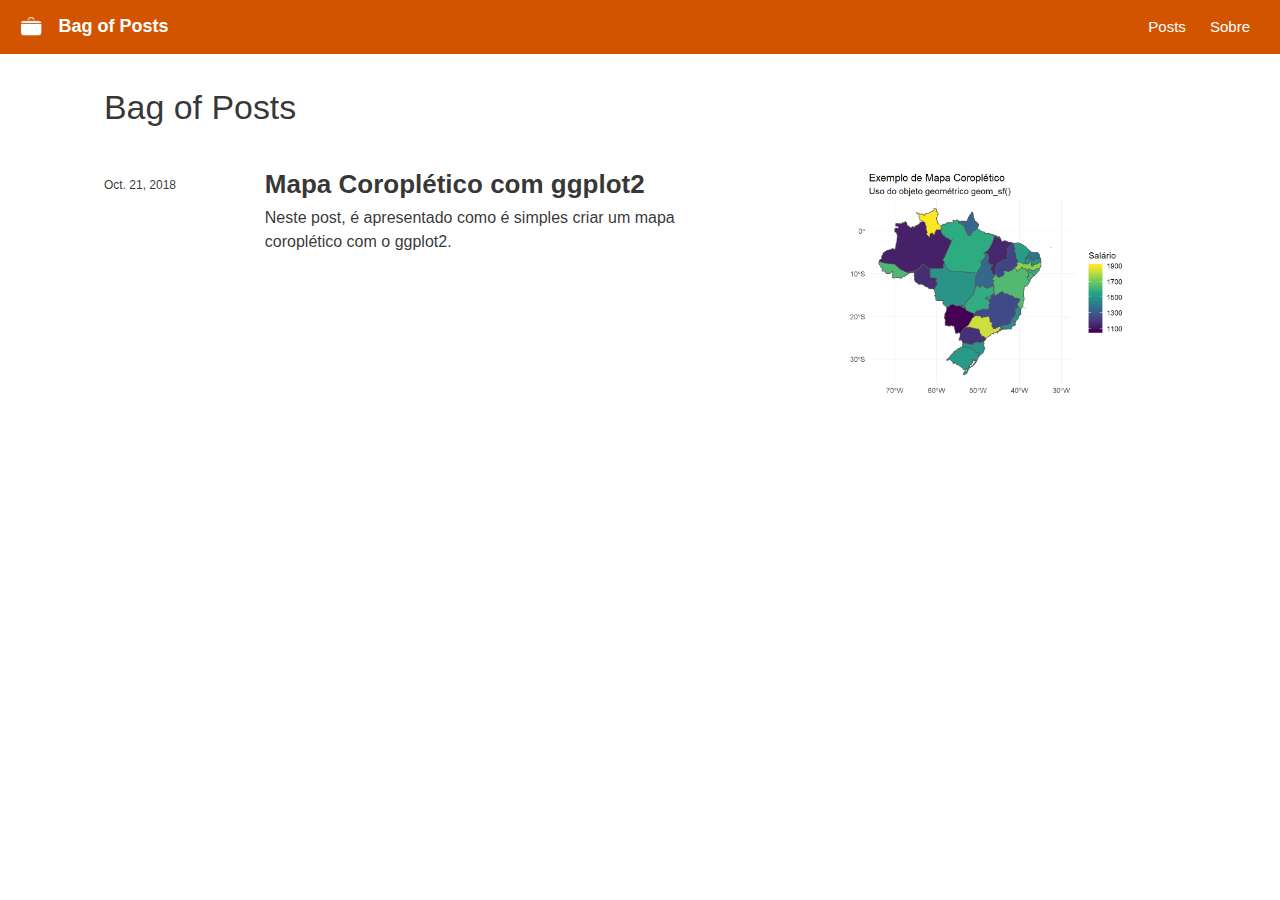
==== docs/index.html @ d32750be "alterado syte.yml" ====
<!DOCTYPE html>

<html xmlns="http://www.w3.org/1999/xhtml" lang="" xml:lang="">

<head>
  <meta charset="utf-8"/>
  <meta name="viewport" content="width=device-width, initial-scale=1"/>
  <meta http-equiv="X-UA-Compatible" content="IE=Edge,chrome=1"/>
  <meta name="generator" content="radix" />

  <style type="text/css">
  /* Hide doc at startup (prevent jankiness while JS renders/transforms) */
  body {
    visibility: hidden;
  }
  </style>

 <!--radix_placeholder_import_source-->
 <!--/radix_placeholder_import_source-->

  <!--radix_placeholder_meta_tags-->
  <title>Bag of Posts</title>
  
  
  
  
  <!--  https://developers.facebook.com/docs/sharing/webmasters#markup -->
  <meta property="og:title" content="Bag of Posts"/>
  <meta property="og:type" content="article"/>
  <meta property="og:locale" content="en_US"/>
  <meta property="og:site_name" content="Bag of Posts"/>
  
  <!--  https://dev.twitter.com/cards/types/summary -->
  <meta property="twitter:card" content="summary"/>
  <meta property="twitter:title" content="Bag of Posts"/>
  
  <!--/radix_placeholder_meta_tags-->
  <!--radix_placeholder_rmarkdown_metadata-->
  
  <script type="text/json" id="radix-rmarkdown-metadata">
  {"type":"list","attributes":{"names":{"type":"character","attributes":{},"value":["title","site","listing"]}},"value":[{"type":"character","attributes":{},"value":["Bag of Posts"]},{"type":"character","attributes":{},"value":["radix::radix_website"]},{"type":"character","attributes":{},"value":["posts"]}]}
  </script>
  <!--/radix_placeholder_rmarkdown_metadata-->
  <!--radix_placeholder_navigation_in_header-->
  
  <script type="application/javascript">
  
    window.headroom_prevent_pin = false;
  
    window.document.addEventListener("DOMContentLoaded", function (event) {
  
      // initialize headroom for banner
      var header = $('header').get(0);
      var headerHeight = header.offsetHeight;
      var headroom = new Headroom(header, {
        onPin : function() {
          if (window.headroom_prevent_pin) {
            window.headroom_prevent_pin = false;
            headroom.unpin();
          }
        }
      });
      headroom.init();
      if(window.location.hash)
        headroom.unpin();
      $(header).addClass('headroom--transition');
  
      // offset scroll location for banner on hash change
      // (see: https://github.com/WickyNilliams/headroom.js/issues/38)
      window.addEventListener("hashchange", function(event) {
        window.scrollTo(0, window.pageYOffset - (headerHeight + 25));
      });
  
      // responsive menu
      $('.radix-site-header').each(function(i, val) {
        var topnav = $(this);
        var toggle = topnav.find('.nav-toggle');
        toggle.on('click', function() {
          topnav.toggleClass('responsive');
        });
      });
  
      // nav dropdowns
      $('.nav-dropbtn').click(function(e) {
        $(this).next('.nav-dropdown-content').toggleClass('nav-dropdown-active');
        $(this).parent().siblings('.nav-dropdown')
           .children('.nav-dropdown-content').removeClass('nav-dropdown-active');
      });
      $("body").click(function(e){
        $('.nav-dropdown-content').removeClass('nav-dropdown-active');
      });
      $(".nav-dropdown").click(function(e){
        e.stopPropagation();
      });
    });
  </script>
  
  <style type="text/css">
  
  /* Theme (user-documented overrideables for nav appearance) */
  
  .radix-site-nav {
    color: rgba(255, 255, 255, 0.8);
    background-color: #455a64;
    font-size: 15px;
    font-weight: 300;
  }
  
  .radix-site-nav a {
    color: inherit;
    text-decoration: none;
  }
  
  .radix-site-nav a:hover {
    color: white;
  }
  
  @media print {
    .radix-site-nav {
      display: none;
    }
  }
  
  .radix-site-header {
  
  }
  
  .radix-site-footer {
  
  }
  
  
  /* Site Header */
  
  .radix-site-header {
    width: 100%;
    box-sizing: border-box;
    z-index: 3;
  }
  
  .radix-site-header .nav-left {
    display: inline-block;
    margin-left: 8px;
  }
  
  @media screen and (max-width: 768px) {
    .radix-site-header .nav-left {
      margin-left: 0;
    }
  }
  
  
  .radix-site-header .nav-right {
    float: right;
    margin-right: 8px;
  }
  
  .radix-site-header a,
  .radix-site-header .title {
    display: inline-block;
    text-align: center;
    padding: 14px 10px 14px 10px;
  }
  
  .radix-site-header .title {
    font-size: 18px;
  }
  
  .radix-site-header .logo {
    padding: 0;
  }
  
  .radix-site-header .logo img {
    display: none;
    max-height: 20px;
    width: auto;
    margin-bottom: -4px;
  }
  
  .radix-site-header .nav-image img {
    max-height: 18px;
    width: auto;
    display: inline-block;
    margin-bottom: -3px;
  }
  
  
  
  @media screen and (min-width: 1000px) {
    .radix-site-header .logo img {
      display: inline-block;
    }
    .radix-site-header .nav-left {
      margin-left: 20px;
    }
    .radix-site-header .nav-right {
      margin-right: 20px;
    }
    .radix-site-header .title {
      padding-left: 12px;
    }
  }
  
  
  .radix-site-header .nav-toggle {
    display: none;
  }
  
  .nav-dropdown {
    display: inline-block;
    position: relative;
  }
  
  .nav-dropdown .nav-dropbtn {
    border: none;
    outline: none;
    color: rgba(255, 255, 255, 0.8);
    padding: 16px 10px;
    background-color: transparent;
    font-family: inherit;
    font-size: inherit;
    font-weight: inherit;
    margin: 0;
    margin-top: 1px;
    z-index: 2;
  }
  
  .nav-dropdown-content {
    display: none;
    position: absolute;
    background-color: white;
    min-width: 200px;
    border: 1px solid rgba(0,0,0,0.15);
    border-radius: 4px;
    box-shadow: 0px 8px 16px 0px rgba(0,0,0,0.1);
    z-index: 1;
    margin-top: 2px;
    white-space: nowrap;
    padding-top: 4px;
    padding-bottom: 4px;
  }
  
  .nav-dropdown-content hr {
    margin-top: 4px;
    margin-bottom: 4px;
    border: none;
    border-bottom: 1px solid rgba(0, 0, 0, 0.1);
  }
  
  .nav-dropdown-active {
    display: block;
  }
  
  .nav-dropdown-content a, .nav-dropdown-content .nav-dropdown-header {
    color: black;
    padding: 6px 24px;
    text-decoration: none;
    display: block;
    text-align: left;
  }
  
  .nav-dropdown-content .nav-dropdown-header {
    display: block;
    padding: 5px 24px;
    padding-bottom: 0;
    text-transform: uppercase;
    font-size: 14px;
    color: #999999;
    white-space: nowrap;
  }
  
  .nav-dropdown:hover .nav-dropbtn {
    color: white;
  }
  
  .nav-dropdown-content a:hover {
    background-color: #ddd;
    color: black;
  }
  
  .nav-right .nav-dropdown-content {
    margin-left: -45%;
    right: 0;
  }
  
  @media screen and (max-width: 768px) {
    .radix-site-header a, .radix-site-header .nav-dropdown  {display: none;}
    .radix-site-header a.nav-toggle {
      float: right;
      display: block;
    }
    .radix-site-header .title {
      margin-left: 0;
    }
    .radix-site-header .nav-right {
      margin-right: 0;
    }
    .radix-site-header {
      overflow: hidden;
    }
    .nav-right .nav-dropdown-content {
      margin-left: 0;
    }
  }
  
  
  @media screen and (max-width: 768px) {
    .radix-site-header.responsive {position: relative;}
    .radix-site-header.responsive a.nav-toggle {
      position: absolute;
      right: 0;
      top: 0;
    }
    .radix-site-header.responsive a,
    .radix-site-header.responsive .nav-dropdown {
      display: block;
      text-align: left;
    }
    .radix-site-header.responsive .nav-left,
    .radix-site-header.responsive .nav-right {
      width: 100%;
    }
    .radix-site-header.responsive .nav-dropdown {float: none;}
    .radix-site-header.responsive .nav-dropdown-content {position: relative;}
    .radix-site-header.responsive .nav-dropdown .nav-dropbtn {
      display: block;
      width: 100%;
      text-align: left;
    }
  }
  
  /* Site Footer */
  
  .radix-site-footer {
    width: 100%;
    overflow: hidden;
    box-sizing: border-box;
    z-index: 3;
    margin-top: 30px;
    padding-top: 30px;
    padding-bottom: 30px;
    text-align: center;
  }
  
  /* Headroom */
  
  d-title {
    padding-top: 6rem;
  }
  
  @media print {
    d-title {
      padding-top: 4rem;
    }
  }
  
  .headroom {
    z-index: 1000;
    position: fixed;
    top: 0;
    left: 0;
    right: 0;
  }
  
  .headroom--transition {
    transition: all .4s ease-in-out;
  }
  
  .headroom--unpinned {
    top: -100px;
  }
  
  .headroom--pinned {
    top: 0;
  }
  
  </style>
  
  <link href="site_libs/font-awesome-5.0.13/css/fa-svg-with-js.css" rel="stylesheet"/>
  <script src="site_libs/font-awesome-5.0.13/js/fontawesome-all.min.js"></script>
  <script src="site_libs/font-awesome-5.0.13/js/fa-v4-shims.min.js"></script>
  <script src="site_libs/headroom-0.9.4/headroom.min.js"></script>
  <!--/radix_placeholder_navigation_in_header-->
  <!--radix_placeholder_distill-->
  
  <style type="text/css">
  
  body {
    background-color: white;
  }
  
  .pandoc-table {
    width: 100%;
  }
  
  .pandoc-table>caption {
    margin-bottom: 10px;
  }
  
  .pandoc-table th:not([align]) {
    text-align: left;
  }
  
  .pagedtable-footer {
    font-size: 15px;
  }
  
  .html-widget {
    margin-bottom: 2.0em;
  }
  
  .l-screen-inset {
    padding-right: 16px;
  }
  
  .l-screen .caption {
    margin-left: 10px;
  }
  
  .shaded {
    background: rgb(247, 247, 247);
    padding-top: 20px;
    padding-bottom: 20px;
    border-top: 1px solid rgba(0, 0, 0, 0.1);
    border-bottom: 1px solid rgba(0, 0, 0, 0.1);
  }
  
  .shaded .html-widget {
    margin-bottom: 0;
    border: 1px solid rgba(0, 0, 0, 0.1);
  }
  
  .shaded .shaded-content {
    background: white;
  }
  
  .text-output {
    margin-top: 0;
    line-height: 1.5em;
  }
  
  .hidden {
    display: none !important;
  }
  
  d-article {
    padding-bottom: 30px;
  }
  
  d-appendix {
    padding-top: 30px;
  }
  
  d-article>p>img {
    width: 100%;
  }
  
  d-article iframe {
    border: 1px solid rgba(0, 0, 0, 0.1);
    margin-bottom: 2.0em;
    width: 100%;
  }
  
  figure img.external {
    background: white;
    border: 1px solid rgba(0, 0, 0, 0.1);
    box-shadow: 0 1px 8px rgba(0, 0, 0, 0.1);
    padding: 18px;
    box-sizing: border-box;
  }
  
  /* CSS for table of contents */
  
  .d-toc {
    color: rgba(0,0,0,0.8);
    font-size: 0.8em;
    line-height: 1em;
  }
  
  .d-toc-header {
    font-size: 0.6rem;
    font-weight: 400;
    color: rgba(0, 0, 0, 0.5);
    text-transform: uppercase;
    margin-top: 0;
    margin-bottom: 1.3em;
  }
  
  .d-toc a {
    border-bottom: none;
  }
  
  .d-toc ul {
    padding-left: 0;
  }
  
  .d-toc li>ul {
    padding-top: 0.8em;
    padding-left: 16px;
    margin-bottom: 0.6em;
  }
  
  .d-toc ul,
  .d-toc li {
    list-style-type: none;
  }
  
  .d-toc li {
    margin-bottom: 0.9em;
  }
  
  .d-toc-separator {
    margin-top: 20px;
    margin-bottom: 2em;
  }
  
  .d-article-with-toc {
    border-top: none;
    padding-top: 0;
  }
  
  
  
  /* Tweak code blocks (note that this CSS is repeated above in an injection
     into the d-code shadow dom) */
  
  pre.d-code code.d-code {
    padding-left: 10px;
    font-size: 12px;
    border-left: 2px solid rgba(0,0,0,0.1);
  }
  
  pre.text-output {
  
    font-size: 12px;
    color: black;
    background: none;
    font-family: Consolas, Monaco, 'Andale Mono', 'Ubuntu Mono', monospace;
    text-align: left;
    white-space: pre;
    word-spacing: normal;
    word-break: normal;
    word-wrap: normal;
    line-height: 1.5;
  
    -moz-tab-size: 4;
    -o-tab-size: 4;
    tab-size: 4;
  
    -webkit-hyphens: none;
    -moz-hyphens: none;
    -ms-hyphens: none;
    hyphens: none;
  }
  
  @media(min-width: 768px) {
  pre.d-code code.d-code  {
      padding-left: 18px;
      font-size: 14px;
  }
  pre.text-output {
    font-size: 14px;
  }
  }
  
  /* Figure */
  
  .figure {
    position: relative;
    margin-bottom: 2.5em;
    margin-top: 1.5em;
  }
  
  .figure img {
    width: 100%;
  }
  
  .figure .caption {
    color: rgba(0, 0, 0, 0.6);
    font-size: 12px;
    line-height: 1.5em;
  }
  
  .figure img.external {
    background: white;
    border: 1px solid rgba(0, 0, 0, 0.1);
    box-shadow: 0 1px 8px rgba(0, 0, 0, 0.1);
    padding: 18px;
    box-sizing: border-box;
  }
  
  .figure .caption a {
    color: rgba(0, 0, 0, 0.6);
  }
  
  .figure .caption b,
  .figure .caption strong, {
    font-weight: 600;
    color: rgba(0, 0, 0, 1.0);
  }
  
  
  
  /* Tweak 1000px media break to show more text */
  
  @media(min-width: 1000px) {
    .base-grid,
    distill-header,
    d-title,
    d-abstract,
    d-article,
    d-appendix,
    distill-appendix,
    d-byline,
    d-footnote-list,
    d-citation-list,
    distill-footer {
      grid-template-columns: [screen-start] 1fr [page-start kicker-start] 80px [middle-start] 50px [text-start kicker-end] 65px 65px 65px 65px 65px 65px 65px 65px [text-end gutter-start] 65px [middle-end] 65px [page-end gutter-end] 1fr [screen-end];
      grid-column-gap: 16px;
    }
  
    .grid {
      grid-column-gap: 16px;
    }
  
    d-article {
      font-size: 1.06rem;
      line-height: 1.7em;
    }
    figure .caption, .figure .caption, figure figcaption {
      font-size: 13px;
    }
  }
  
  @media(min-width: 1180px) {
    .base-grid,
    distill-header,
    d-title,
    d-abstract,
    d-article,
    d-appendix,
    distill-appendix,
    d-byline,
    d-footnote-list,
    d-citation-list,
    distill-footer {
      grid-template-columns: [screen-start] 1fr [page-start kicker-start] 60px [middle-start] 60px [text-start kicker-end] 60px 60px 60px 60px 60px 60px 60px 60px [text-end gutter-start] 60px [middle-end] 60px [page-end gutter-end] 1fr [screen-end];
      grid-column-gap: 32px;
    }
  
    .grid {
      grid-column-gap: 32px;
    }
  }
  
  
  /* Get the citation styles for the appendix (not auto-injected on render since
     we do our own rendering of the citation appendix) */
  
  d-appendix .citation-appendix,
  .d-appendix .citation-appendix {
    font-size: 11px;
    line-height: 15px;
    border-left: 1px solid rgba(0, 0, 0, 0.1);
    padding-left: 18px;
    border: 1px solid rgba(0,0,0,0.1);
    background: rgba(0, 0, 0, 0.02);
    padding: 10px 18px;
    border-radius: 3px;
    color: rgba(150, 150, 150, 1);
    overflow: hidden;
    margin-top: -12px;
    white-space: pre-wrap;
    word-wrap: break-word;
  }
  
  
  /* Social footer */
  
  .social_footer {
    margin-top: 30px;
    margin-bottom: 0;
    color: rgba(0,0,0,0.67);
  }
  
  .disqus-comments {
    margin-right: 30px;
  }
  
  .disqus-comment-count {
    border-bottom: 1px solid rgba(0, 0, 0, 0.4);
    cursor: pointer;
  }
  
  #disqus_thread {
    margin-top: 30px;
  }
  
  .article-sharing a {
    border-bottom: none;
    margin-right: 8px;
  }
  
  .article-sharing a:hover {
    border-bottom: none;
  }
  
  .sidebar-section.subscribe {
    font-size: 12px;
    line-height: 1.6em;
  }
  
  .subscribe p {
    margin-bottom: 0.5em;
  }
  
  
  .article-footer .subscribe {
    font-size: 15px;
    margin-top: 45px;
  }
  
  
  /* Improve display for browsers without grid (IE/Edge <= 15) */
  
  .downlevel {
    line-height: 1.6em;
    font-family: -apple-system, BlinkMacSystemFont, "Segoe UI", Roboto, Oxygen, Ubuntu, Cantarell, "Fira Sans", "Droid Sans", "Helvetica Neue", Arial, sans-serif;
    margin: 0;
  }
  
  .downlevel .d-title {
    padding-top: 6rem;
    padding-bottom: 1.5rem;
  }
  
  .downlevel .d-title h1 {
    font-size: 50px;
    font-weight: 700;
    line-height: 1.1em;
    margin: 0 0 0.5rem;
  }
  
  .downlevel .d-title p {
    font-weight: 300;
    font-size: 1.2rem;
    line-height: 1.55em;
    margin-top: 0;
  }
  
  .downlevel .d-byline {
    padding-top: 0.8em;
    padding-bottom: 0.8em;
    font-size: 0.8rem;
    line-height: 1.8em;
  }
  
  .downlevel .section-separator {
    border: none;
    border-top: 1px solid rgba(0, 0, 0, 0.1);
  }
  
  .downlevel .d-article {
    font-size: 1.06rem;
    line-height: 1.7em;
    padding-top: 1rem;
    padding-bottom: 2rem;
  }
  
  
  .downlevel .d-appendix {
    padding-left: 0;
    padding-right: 0;
    max-width: none;
    font-size: 0.8em;
    line-height: 1.7em;
    margin-bottom: 0;
    color: rgba(0,0,0,0.5);
    padding-top: 40px;
    padding-bottom: 48px;
  }
  
  .downlevel .footnotes ol {
    padding-left: 13px;
  }
  
  .downlevel .base-grid,
  .downlevel .distill-header,
  .downlevel .d-title,
  .downlevel .d-abstract,
  .downlevel .d-article,
  .downlevel .d-appendix,
  .downlevel .distill-appendix,
  .downlevel .d-byline,
  .downlevel .d-footnote-list,
  .downlevel .d-citation-list,
  .downlevel .distill-footer,
  .downlevel .appendix-bottom,
  .downlevel .posts-container {
    padding-left: 40px;
    padding-right: 40px;
  }
  
  @media(min-width: 768px) {
    .downlevel .base-grid,
    .downlevel .distill-header,
    .downlevel .d-title,
    .downlevel .d-abstract,
    .downlevel .d-article,
    .downlevel .d-appendix,
    .downlevel .distill-appendix,
    .downlevel .d-byline,
    .downlevel .d-footnote-list,
    .downlevel .d-citation-list,
    .downlevel .distill-footer,
    .downlevel .appendix-bottom,
    .downlevel .posts-container {
    padding-left: 150px;
    padding-right: 150px;
    max-width: 900px;
  }
  }
  
  .downlevel pre code {
    display: block;
    border-left: 2px solid rgba(0, 0, 0, .1);
    padding: 0 0 0 20px;
    font-size: 14px;
  }
  
  .downlevel code, .downlevel pre {
    color: black;
    background: none;
    font-family: Consolas, Monaco, 'Andale Mono', 'Ubuntu Mono', monospace;
    text-align: left;
    white-space: pre;
    word-spacing: normal;
    word-break: normal;
    word-wrap: normal;
    line-height: 1.5;
  
    -moz-tab-size: 4;
    -o-tab-size: 4;
    tab-size: 4;
  
    -webkit-hyphens: none;
    -moz-hyphens: none;
    -ms-hyphens: none;
    hyphens: none;
  }
  
  </style>
  
  <script type="application/javascript">
  
  function is_downlevel_browser() {
    if (bowser.isUnsupportedBrowser({ msie: "12", msedge: "16"},
                                   window.navigator.userAgent)) {
      return true;
    } else {
      return window.load_distill_framework === undefined;
    }
  }
  
  // show body when load is complete
  function on_load_complete() {
  
    // set body to visible
    document.body.style.visibility = 'visible';
  
    // force redraw for leaflet widgets
    if (window.HTMLWidgets) {
      var maps = window.HTMLWidgets.findAll(".leaflet");
      $.each(maps, function(i, el) {
        var map = this.getMap();
        map.invalidateSize();
        map.eachLayer(function(layer) {
          if (layer instanceof L.TileLayer)
            layer.redraw();
        });
      });
    }
  
    // trigger 'shown' so htmlwidgets resize
    $('d-article').trigger('shown');
  }
  
  function init_distill() {
  
    init_common();
  
    // create front matter
    var front_matter = $('<d-front-matter></d-front-matter>');
    $('#distill-front-matter').wrap(front_matter);
  
    // create d-title
    $('.d-title').changeElementType('d-title');
  
    // create d-byline
    var byline = $('<d-byline></d-byline>');
    $('.d-byline').replaceWith(byline);
  
    // create d-article
    var article = $('<d-article></d-article>');
    $('.d-article').wrap(article).children().unwrap();
  
    // move posts container into article
    $('.posts-container').appendTo($('d-article'));
  
    // create d-appendix
    $('.d-appendix').changeElementType('d-appendix');
  
    // create d-bibliography
    var bibliography = $('<d-bibliography></d-bibliography>');
    $('#distill-bibliography').wrap(bibliography);
  
    // flag indicating that we have appendix items
    var appendix = $('.appendix-bottom').children('h3').length > 0;
  
    // replace citations with <d-cite>
    $('.citation').each(function(i, val) {
      appendix = true;
      var cites = $(this).attr('data-cites').split(" ");
      var dt_cite = $('<d-cite></d-cite>');
      dt_cite.attr('key', cites.join());
      $(this).replaceWith(dt_cite);
    });
    // remove refs
    $('#refs').remove();
  
    // replace footnotes with <d-footnote>
    $('.footnote-ref').each(function(i, val) {
      appendix = true;
      var href = $(this).attr('href');
      var id = href.replace('#', '');
      var fn = $('#' + id);
      var fn_p = $('#' + id + '>p');
      fn_p.find('.footnote-back').remove();
      var text = fn_p.html();
      var dtfn = $('<d-footnote></d-footnote>');
      dtfn.html(text);
      $(this).replaceWith(dtfn);
    });
    // remove footnotes
    $('.footnotes').remove();
  
    $('h1.appendix, h2.appendix').each(function(i, val) {
      $(this).changeElementType('h3');
    });
    $('h3.appendix').each(function(i, val) {
      var id = $(this).attr('id');
      $('.d-toc a[href="#' + id + '"]').parent().remove();
      appendix = true;
      $(this).nextUntil($('h1, h2, h3')).addBack().appendTo($('d-appendix'));
    });
  
    // show d-appendix if we have appendix content
    $("d-appendix").css('display', appendix ? 'grid' : 'none');
  
    // replace code blocks with d-code
    $('pre>code').each(function(i, val) {
      var code = $(this);
      var pre = code.parent();
      var clz = "";
      var language = pre.attr('class');
      if (language) {
        // map unknown languages to "clike" (without this they just dissapear)
        if ($.inArray(language, ["bash", "clike", "css", "go", "html",
                                 "javascript", "js", "julia", "lua", "markdown",
                                 "markup", "mathml", "python", "svg", "xml"]) == -1)
          language = "clike";
        language = ' language="' + language + '"';
        var dt_code = $('<d-code block' + language + clz + '></d-code>');
        dt_code.text(code.text());
        pre.replaceWith(dt_code);
      } else {
        code.addClass('text-output').unwrap().changeElementType('pre');
      }
    });
  
    // localize layout chunks to just output
    $('.layout-chunk').each(function(i, val) {
  
      // capture layout
      var layout = $(this).attr('data-layout');
  
      // apply layout to markdown level block elements
      var elements = $(this).children().not('d-code, pre.text-output, script');
      elements.each(function(i, el) {
        var layout_div = $('<div class="' + layout + '"></div>');
        if (layout_div.hasClass('shaded')) {
          var shaded_content = $('<div class="shaded-content"></div>');
          $(this).wrap(shaded_content);
          $(this).parent().wrap(layout_div);
        } else {
          $(this).wrap(layout_div);
        }
      });
  
  
      // unwrap the layout-chunk div
      $(this).children().unwrap();
    });
  
    // load distill framework
    load_distill_framework();
  
    // wait for window.distillRunlevel == 4 to do post processing
    function distill_post_process() {
  
      if (!window.distillRunlevel || window.distillRunlevel < 4)
        return;
  
      // hide author/affiliations entirely if we have no authors
      var front_matter = JSON.parse($("#distill-front-matter").html());
      var have_authors = front_matter.authors && front_matter.authors.length > 0;
      if (!have_authors)
        $('d-byline').addClass('hidden');
  
      // table of contents
      if (have_authors) // adjust border if we are in authors
        $('.d-toc').parent().addClass('d-article-with-toc');
  
      // strip links that point to #
      $('.authors-affiliations').find('a[href="#"]').removeAttr('href');
  
      // hide elements of author/affiliations grid that have no value
      function hide_byline_column(caption) {
        $('d-byline').find('h3:contains("' + caption + '")').parent().css('visibility', 'hidden');
      }
  
      // affiliations
      var have_affiliations = false;
      for (var i = 0; i<front_matter.authors.length; ++i) {
        var author = front_matter.authors[i];
        if (author.affiliation !== "&nbsp;") {
          have_affiliations = true;
          break;
        }
      }
      if (!have_affiliations)
        $('d-byline').find('h3:contains("Affiliations")').css('visibility', 'hidden');
  
      // published date
      if (!front_matter.publishedDate)
        hide_byline_column("Published");
  
      // document object identifier
      var doi = $('d-byline').find('h3:contains("DOI")');
      var doi_p = doi.next().empty();
      if (!front_matter.doi) {
        // if we have a citation and valid citationText then link to that
        if ($('#citation').length > 0 && front_matter.citationText) {
          doi.html('Citation');
          $('<a href="#citation"></a>')
            .text(front_matter.citationText)
            .appendTo(doi_p);
        } else {
          hide_byline_column("DOI");
        }
      } else {
        $('<a></a>')
           .attr('href', "https://doi.org/" + front_matter.doi)
           .html(front_matter.doi)
           .appendTo(doi_p);
      }
  
       // change plural form of authors/affiliations
      if (front_matter.authors.length === 1) {
        var grid = $('.authors-affiliations');
        grid.children('h3:contains("Authors")').text('Author');
        grid.children('h3:contains("Affiliations")').text('Affiliation');
      }
  
      // inject pre code styles (can't do this with a global stylesheet b/c a shadow root is used)
      $('d-code').each(function(i, val) {
        var style = document.createElement('style');
        style.innerHTML = 'pre code { padding-left: 10px; font-size: 12px; border-left: 2px solid rgba(0,0,0,0.1); } ' +
                          '@media(min-width: 768px) { pre code { padding-left: 18px; font-size: 14px; } }';
        if (this.shadowRoot)
          this.shadowRoot.appendChild(style);
      });
  
      // move appendix-bottom entries to the bottom
      $('.appendix-bottom').appendTo('d-appendix').children().unwrap();
      $('.appendix-bottom').remove();
  
      // clear polling timer
      clearInterval(tid);
  
      // show body now that everything is ready
      on_load_complete();
    }
  
    var tid = setInterval(distill_post_process, 50);
    distill_post_process();
  
  }
  
  function init_downlevel() {
  
    init_common();
  
     // insert hr after d-title
    $('.d-title').after($('<hr class="section-separator"/>'));
  
    // check if we have authors
    var front_matter = JSON.parse($("#distill-front-matter").html());
    var have_authors = front_matter.authors && front_matter.authors.length > 0;
  
    // manage byline/border
    if (!have_authors)
      $('.d-byline').remove();
    $('.d-byline').after($('<hr class="section-separator"/>'));
    $('.d-byline a').remove();
  
    // remove toc
    $('.d-toc-header').remove();
    $('.d-toc').remove();
    $('.d-toc-separator').remove();
  
    // move appendix elements
    $('h1.appendix, h2.appendix').each(function(i, val) {
      $(this).changeElementType('h3');
    });
    $('h3.appendix').each(function(i, val) {
      $(this).nextUntil($('h1, h2, h3')).addBack().appendTo($('.d-appendix'));
    });
  
  
    // inject headers into references and footnotes
    var refs_header = $('<h3></h3>');
    refs_header.text('References');
    $('#refs').prepend(refs_header);
  
    var footnotes_header = $('<h3></h3');
    footnotes_header.text('Footnotes');
    $('.footnotes').children('hr').first().replaceWith(footnotes_header);
  
    // move appendix-bottom entries to the bottom
    $('.appendix-bottom').appendTo('.d-appendix').children().unwrap();
    $('.appendix-bottom').remove();
  
    // remove appendix if it's empty
    if ($('.d-appendix').children().length === 0)
      $('.d-appendix').remove();
  
    // prepend separator above appendix
    $('.d-appendix').before($('<hr class="section-separator" style="clear: both"/>'));
  
    // trim code
    $('pre>code').each(function(i, val) {
      $(this).html($.trim($(this).html()));
    });
  
    // move posts-container right before article
    $('.posts-container').insertBefore($('.d-article'));
  
    $('body').addClass('downlevel');
  
    on_load_complete();
  }
  
  
  function init_common() {
  
    // jquery plugin to change element types
    (function($) {
      $.fn.changeElementType = function(newType) {
        var attrs = {};
  
        $.each(this[0].attributes, function(idx, attr) {
          attrs[attr.nodeName] = attr.nodeValue;
        });
  
        this.replaceWith(function() {
          return $("<" + newType + "/>", attrs).append($(this).contents());
        });
      };
    })(jQuery);
  
    // prevent underline for linked images
    $('a > img').parent().css({'border-bottom' : 'none'});
  
    // mark non-body figures created by knitr chunks as 100% width
    $('.layout-chunk').each(function(i, val) {
      var figures = $(this).find('img, .html-widget');
      if ($(this).attr('data-layout') !== "l-body") {
        figures.css('width', '100%');
      } else {
        figures.css('max-width', '100%');
        figures.filter("[width]").each(function(i, val) {
          var fig = $(this);
          fig.css('width', fig.attr('width') + 'px');
        });
  
      }
    });
  
    // auto-append index.html to post-preview links in file: protocol
    // and in rstudio ide preview
    $('.post-preview').each(function(i, val) {
      if (window.location.protocol === "file:")
        $(this).attr('href', $(this).attr('href') + "index.html");
    });
  
    // get rid of index.html references in header
    if (window.location.protocol !== "file:") {
      $('.radix-site-header a[href]').each(function(i,val) {
        $(this).attr('href', $(this).attr('href').replace("index.html", "./"));
      });
    }
  
    // add class to pandoc style tables
    $('tr.header').parent('thead').parent('table').addClass('pandoc-table');
    $('.kable-table').children('table').addClass('pandoc-table');
  
    // add figcaption style to table captions
    $('caption').parent('table').addClass("figcaption");
  
    // initialize posts list
    if (window.init_posts_list)
      window.init_posts_list();
  
    // implmement disqus comment link
    $('.disqus-comment-count').click(function() {
      window.headroom_prevent_pin = true;
      $('#disqus_thread').toggleClass('hidden');
      if (!$('#disqus_thread').hasClass('hidden')) {
        var offset = $(this).offset();
        $(window).resize();
        $('html, body').animate({
          scrollTop: offset.top - 35
        });
      }
    });
  }
  
  document.addEventListener('DOMContentLoaded', function() {
    if (is_downlevel_browser())
      init_downlevel();
    else
      window.addEventListener('WebComponentsReady', init_distill);
  });
  
  </script>
  
  <!--/radix_placeholder_distill-->
  <script src="site_libs/jquery-1.11.3/jquery.min.js"></script>
  <script src="site_libs/bowser-1.9.3/bowser.min.js"></script>
  <script src="site_libs/webcomponents-2.0.0/webcomponents.js"></script>
  <script src="site_libs/distill-2.2.21/template.v2.js"></script>
  <!--radix_placeholder_site_in_header-->
  <style type="text/css">
  .radix-site-nav {
    color: rgba(255, 255, 255, 0.8);
    background-color: #d35400;
      font-size: 15px;
    font-weight: 300;
  }
  
  .radix-site-nav a {
    color: inherit;
    text-decoration: none;
  }
  
  .radix-site-nav a:hover {
    color: white;
  }
  
  .radix-site-header {
    color: #ffffff;
  }
  
  .radix-site-footer {
  }
  
  @media print {
    .radix-site-nav {
      display: none;
    }
  }
  
  .title{
    font-weight: bold;
  }
  </style>
  <!--/radix_placeholder_site_in_header-->

  <link rel="stylesheet" href="styles.css" type="text/css"/>

</head>

<body class="layout-listing">

<!--radix_placeholder_front_matter-->

<script id="distill-front-matter" type="text/json">
{"title":"Bag of Posts","authors":[]}
</script>

<!--/radix_placeholder_front_matter-->
<!--radix_placeholder_navigation_before_body-->
<header class="header header--fixed" role="banner">
<nav class="radix-site-nav radix-site-header">
<div class="nav-left">
<a class="logo">
<img src="images/briefcase.png"/>
</a>
<a href="index.html" class="title">Bag of Posts</a>
</div>
<div class="nav-right">
<a href="index.html">Posts</a>
<a href="about.html">Sobre</a>
<a href="javascript:void(0);" class="nav-toggle">&#9776;</a>
</div>
</nav>
</header>
<!--/radix_placeholder_navigation_before_body-->
<!--radix_placeholder_site_before_body-->
<!--/radix_placeholder_site_before_body-->
<!--radix_placeholder_article_listing-->

<style type="text/css">

/* Styles for listing layout (hide title) */
.layout-listing d-title, .layout-listing .d-title {
  display: none;
}

/* Styles for posts lists (not auto-injected) */


.posts-with-sidebar {
  padding-left: 45px;
  padding-right: 45px;
}

.posts-list .description h2,
.posts-list .description p {
  font-family: -apple-system, BlinkMacSystemFont, "Segoe UI", Roboto, Oxygen, Ubuntu, Cantarell, "Fira Sans", "Droid Sans", "Helvetica Neue", Arial, sans-serif;
}

.posts-list .description h2 {
  font-weight: 700;
  border-bottom: none;
  padding-bottom: 0;
}

.posts-list h2.post-tag {
  border-bottom: 1px solid rgba(0, 0, 0, 0.2);
  padding-bottom: 12px;
}
.posts-list {
  margin-top: 24px;
  margin-bottom: 24px;
}

.posts-list .post-preview {
  text-decoration: none;
  overflow: hidden;
  display: block;
  border-bottom: 1px solid rgba(0, 0, 0, 0.1);
  padding: 24px 0;
}

.post-preview-last {
  border-bottom: none !important;
}

.posts-list .posts-list-caption {
  grid-column: screen;
  font-weight: 400;
}

.posts-list .post-preview h2 {
  margin: 0 0 6px 0;
  line-height: 1.2em;
  font-style: normal;
  font-size: 24px;
}

.posts-list .post-preview p {
  margin: 0 0 12px 0;
  line-height: 1.4em;
  font-size: 16px;
}

.posts-list .post-preview .thumbnail {
  box-sizing: border-box;
  margin-bottom: 24px;
  position: relative;
  max-width: 500px;
}
.posts-list .post-preview img {
  width: 100%;
  display: block;
}

.posts-list .metadata {
  font-size: 12px;
  line-height: 1.4em;
  margin-bottom: 18px;
}

.posts-list .metadata > * {
  display: inline-block;
}

.posts-list .metadata .publishedDate {
  margin-right: 1em;
}

.posts-list .metadata .tags {
  margin-top: 1em;
}

.posts-list .tags .tag {
  color: rgba(0,0,0,0.67);
  padding: 0.3em 0.5em;
  margin: 0;
  font-size: 80%;
  border: 1px solid rgba(0,0,0,0.4);
  border-radius: 3px;
  text-transform: uppercase;
  font-weight: 500;
}

.posts-list img {
  opacity: 1;
}

.posts-list img[data-src] {
  opacity: 0;
}

.posts-more {
  clear: both;
}


.posts-sidebar {
  font-size: 16px;
}

.posts-sidebar h3 {
  font-size: 16px;
  margin-top: 0;
  margin-bottom: 0.5em;
  font-weight: 400;
  text-transform: uppercase;
}

.sidebar-section {
  margin-bottom: 30px;
}

.categories ul {
  list-style-type: none;
  margin: 0;
  padding: 0;
}

.categories li {
  color: rgba(0, 0, 0, 0.8);
  margin-bottom: 0;
}

.categories li>a {
  border-bottom: none;
}

.categories li>a:hover {
  border-bottom: 1px solid rgba(0, 0, 0, 0.4);
}

.categories .active {
  font-weight: 600;
}

.categories .category-count {
  color: rgba(0, 0, 0, 0.4);
}


@media(min-width: 768px) {
  .posts-list .post-preview h2 {
    font-size: 26px;
  }
  .posts-list {
    margin-top: 60px;
  }
  .posts-list .post-preview .thumbnail {
    float: right;
    width: 35%;
    margin-bottom: 0;
  }
  .posts-list .post-preview .description {
    float: left;
    width: 45%;
  }
  .posts-list .post-preview .metadata {
    float: left;
    width: 15%;
    margin-top: 8px;
  }
  .posts-list .post-preview p {
    margin: 0 0 12px 0;
    line-height: 1.5em;
    font-size: 16px;
  }
  .posts-with-sidebar .posts-list {
    float: left;
    width: 72%;
  }
  .posts-with-sidebar .posts-sidebar {
    float: right;
    width: 20%;
    margin-top: 60px;
    padding-top: 24px;
    padding-bottom: 24px;
  }
}

.downlevel .posts-list .post-preview {
  color: inherit;
}

</style>

<script type="application/javascript">

function init_posts_list() {

  function load_image(img) {
    var src = $(img).attr('data-src');
    if (src) {
      $(img).attr('src', src);
      $(img).load(function() {
        img.removeAttribute('data-src');
      });
    }
  }

  function set_posts_visible(posts, visible) {
    if (visible) {

      // show bottom border by default
      $(posts).removeClass('post-preview-last');

      // apply limits if need be
      var max_posts = 25;
      var apply_limits = $('.posts-container').hasClass('posts-apply-limit');
      if (apply_limits && posts.length > max_posts) {
        posts = $(posts).slice(0, max_posts);
      } else {
        $('.posts-more a').addClass('hidden');
      }

      // apply last style
      $(posts.slice(-1)[0]).addClass('post-preview-last');

      $(posts).removeClass('hidden');
      $(posts).find('img[data-src]').each(function(i, img) {
        load_image(img);
      });
    } else {
      $(posts).addClass('hidden');
    }
  }

  function apply_hash_filter() {

    // clear active state
    $('.categories .active').removeClass('active');

    // mark all posts invisible to start
    set_posts_visible($('.posts-list').children('a'), false);

    // if we have a hash filter
    if (window.location.hash) {

      // mark posts that match the category visible
      var page_category = window.location.hash.replace("#", "");
      var posts = $('.post-metadata').map(function(idx, script) {
        var metadata = $.parseJSON($(script).html());
        var post = null;
        $.each(metadata.categories, function(idx, category) {
          category = category.replace(/ /g,"_");
          if (category == page_category) {
            post = $(script).parent().get();
            return false;
          }
        });
        return post;
      });
      set_posts_visible(posts, true);

      // mark the hash active
      $('.categories li>a[href="' + window.location.hash + '"]').addClass('active');

    } else {

      // no hash filter, make all posts visible (subject to max display)
      set_posts_visible($('.posts-list').children(), true);

    }
  }

  // more articles
  function apply_post_limits(apply) {
    if (apply) {
      $('.posts-container').addClass('posts-apply-limit');
      $('.posts-more a').removeClass('hidden');
    } else {
      $('.posts-container').removeClass('posts-apply-limit');
      $('.posts-more a').addClass('hidden');
    }
  }

  // hash filter handling
  apply_hash_filter();
  $(window).on('hashchange',function() {
    apply_post_limits(true);
    apply_hash_filter();
  });

  // more articles link
  $('.posts-more a').click(function(e) {
    e.preventDefault();
    apply_post_limits(false);
    apply_hash_filter();
    return false;
  });

}

</script>



<div class="posts-container posts-apply-limit l-page">
<div class="posts-list">
<h1 class="posts-list-caption">Bag of Posts</h1>
<a href="posts/2018-10-21-mapa-coropltico-com-ggplot2/" class="post-preview">
<script class="post-metadata" type="text/json">{"categories":[]}</script>
<div class="metadata">
<div class="publishedDate">Oct. 21, 2018</div>
</div>
<div class="thumbnail">
<img data-src="posts/2018-10-21-mapa-coropltico-com-ggplot2/mapa-coropltico-com-ggplot2_files/figure-html5/unnamed-chunk-7-1.png"/>
</div>
<div class="description">
<h2>Mapa Coroplético com ggplot2</h2>
<p>Neste post, é apresentado como é simples criar um mapa coroplético com o ggplot2.</p>
</div>
</a>
</div>
<div class="posts-more">
<a href="#">More articles &raquo;</a>
</div>
</div>
<!--/radix_placeholder_article_listing-->

<div class="d-title">
<h1>Bag of Posts</h1>

</div>


<div class="d-article">

<!--radix_placeholder_article_footer-->
<!--/radix_placeholder_article_footer-->
</div>

<div class="d-appendix">
</div>


<!--radix_placeholder_site_after_body-->
<!--/radix_placeholder_site_after_body-->
<!--radix_placeholder_appendices-->
<div class="appendix-bottom"></div>
<!--/radix_placeholder_appendices-->
<!--radix_placeholder_navigation_after_body-->
<!--/radix_placeholder_navigation_after_body-->

</body>

</html>
---- docs/site_libs/font-awesome-5.0.13/css/fa-svg-with-js.css ----
/*!
 * Font Awesome Free 5.0.13 by @fontawesome - https://fontawesome.com
 * License - https://fontawesome.com/license (Icons: CC BY 4.0, Fonts: SIL OFL 1.1, Code: MIT License)
 */
svg:not(:root).svg-inline--fa {
  overflow: visible; }

.svg-inline--fa {
  display: inline-block;
  font-size: inherit;
  height: 1em;
  overflow: visible;
  vertical-align: -.125em; }
  .svg-inline--fa.fa-lg {
    vertical-align: -.225em; }
  .svg-inline--fa.fa-w-1 {
    width: 0.0625em; }
  .svg-inline--fa.fa-w-2 {
    width: 0.125em; }
  .svg-inline--fa.fa-w-3 {
    width: 0.1875em; }
  .svg-inline--fa.fa-w-4 {
    width: 0.25em; }
  .svg-inline--fa.fa-w-5 {
    width: 0.3125em; }
  .svg-inline--fa.fa-w-6 {
    width: 0.375em; }
  .svg-inline--fa.fa-w-7 {
    width: 0.4375em; }
  .svg-inline--fa.fa-w-8 {
    width: 0.5em; }
  .svg-inline--fa.fa-w-9 {
    width: 0.5625em; }
  .svg-inline--fa.fa-w-10 {
    width: 0.625em; }
  .svg-inline--fa.fa-w-11 {
    width: 0.6875em; }
  .svg-inline--fa.fa-w-12 {
    width: 0.75em; }
  .svg-inline--fa.fa-w-13 {
    width: 0.8125em; }
  .svg-inline--fa.fa-w-14 {
    width: 0.875em; }
  .svg-inline--fa.fa-w-15 {
    width: 0.9375em; }
  .svg-inline--fa.fa-w-16 {
    width: 1em; }
  .svg-inline--fa.fa-w-17 {
    width: 1.0625em; }
  .svg-inline--fa.fa-w-18 {
    width: 1.125em; }
  .svg-inline--fa.fa-w-19 {
    width: 1.1875em; }
  .svg-inline--fa.fa-w-20 {
    width: 1.25em; }
  .svg-inline--fa.fa-pull-left {
    margin-right: .3em;
    width: auto; }
  .svg-inline--fa.fa-pull-right {
    margin-left: .3em;
    width: auto; }
  .svg-inline--fa.fa-border {
    height: 1.5em; }
  .svg-inline--fa.fa-li {
    width: 2em; }
  .svg-inline--fa.fa-fw {
    width: 1.25em; }

.fa-layers svg.svg-inline--fa {
  bottom: 0;
  left: 0;
  margin: auto;
  position: absolute;
  right: 0;
  top: 0; }

.fa-layers {
  display: inline-block;
  height: 1em;
  position: relative;
  text-align: center;
  vertical-align: -.125em;
  width: 1em; }
  .fa-layers svg.svg-inline--fa {
    -webkit-transform-origin: center center;
            transform-origin: center center; }

.fa-layers-text, .fa-layers-counter {
  display: inline-block;
  position: absolute;
  text-align: center; }

.fa-layers-text {
  left: 50%;
  top: 50%;
  -webkit-transform: translate(-50%, -50%);
          transform: translate(-50%, -50%);
  -webkit-transform-origin: center center;
          transform-origin: center center; }

.fa-layers-counter {
  background-color: #ff253a;
  border-radius: 1em;
  -webkit-box-sizing: border-box;
          box-sizing: border-box;
  color: #fff;
  height: 1.5em;
  line-height: 1;
  max-width: 5em;
  min-width: 1.5em;
  overflow: hidden;
  padding: .25em;
  right: 0;
  text-overflow: ellipsis;
  top: 0;
  -webkit-transform: scale(0.25);
          transform: scale(0.25);
  -webkit-transform-origin: top right;
          transform-origin: top right; }

.fa-layers-bottom-right {
  bottom: 0;
  right: 0;
  top: auto;
  -webkit-transform: scale(0.25);
          transform: scale(0.25);
  -webkit-transform-origin: bottom right;
          transform-origin: bottom right; }

.fa-layers-bottom-left {
  bottom: 0;
  left: 0;
  right: auto;
  top: auto;
  -webkit-transform: scale(0.25);
          transform: scale(0.25);
  -webkit-transform-origin: bottom left;
          transform-origin: bottom left; }

.fa-layers-top-right {
  right: 0;
  top: 0;
  -webkit-transform: scale(0.25);
          transform: scale(0.25);
  -webkit-transform-origin: top right;
          transform-origin: top right; }

.fa-layers-top-left {
  left: 0;
  right: auto;
  top: 0;
  -webkit-transform: scale(0.25);
          transform: scale(0.25);
  -webkit-transform-origin: top left;
          transform-origin: top left; }

.fa-lg {
  font-size: 1.33333em;
  line-height: 0.75em;
  vertical-align: -.0667em; }

.fa-xs {
  font-size: .75em; }

.fa-sm {
  font-size: .875em; }

.fa-1x {
  font-size: 1em; }

.fa-2x {
  font-size: 2em; }

.fa-3x {
  font-size: 3em; }

.fa-4x {
  font-size: 4em; }

.fa-5x {
  font-size: 5em; }

.fa-6x {
  font-size: 6em; }

.fa-7x {
  font-size: 7em; }

.fa-8x {
  font-size: 8em; }

.fa-9x {
  font-size: 9em; }

.fa-10x {
  font-size: 10em; }

.fa-fw {
  text-align: center;
  width: 1.25em; }

.fa-ul {
  list-style-type: none;
  margin-left: 2.5em;
  padding-left: 0; }
  .fa-ul > li {
    position: relative; }

.fa-li {
  left: -2em;
  position: absolute;
  text-align: center;
  width: 2em;
  line-height: inherit; }

.fa-border {
  border: solid 0.08em #eee;
  border-radius: .1em;
  padding: .2em .25em .15em; }

.fa-pull-left {
  float: left; }

.fa-pull-right {
  float: right; }

.fa.fa-pull-left,
.fas.fa-pull-left,
.far.fa-pull-left,
.fal.fa-pull-left,
.fab.fa-pull-left {
  margin-right: .3em; }

.fa.fa-pull-right,
.fas.fa-pull-right,
.far.fa-pull-right,
.fal.fa-pull-right,
.fab.fa-pull-right {
  margin-left: .3em; }

.fa-spin {
  -webkit-animation: fa-spin 2s infinite linear;
          animation: fa-spin 2s infinite linear; }

.fa-pulse {
  -webkit-animation: fa-spin 1s infinite steps(8);
          animation: fa-spin 1s infinite steps(8); }

@-webkit-keyframes fa-spin {
  0% {
    -webkit-transform: rotate(0deg);
            transform: rotate(0deg); }
  100% {
    -webkit-transform: rotate(360deg);
            transform: rotate(360deg); } }

@keyframes fa-spin {
  0% {
    -webkit-transform: rotate(0deg);
            transform: rotate(0deg); }
  100% {
    -webkit-transform: rotate(360deg);
            transform: rotate(360deg); } }

.fa-rotate-90 {
  -ms-filter: "progid:DXImageTransform.Microsoft.BasicImage(rotation=1)";
  -webkit-transform: rotate(90deg);
          transform: rotate(90deg); }

.fa-rotate-180 {
  -ms-filter: "progid:DXImageTransform.Microsoft.BasicImage(rotation=2)";
  -webkit-transform: rotate(180deg);
          transform: rotate(180deg); }

.fa-rotate-270 {
  -ms-filter: "progid:DXImageTransform.Microsoft.BasicImage(rotation=3)";
  -webkit-transform: rotate(270deg);
          transform: rotate(270deg); }

.fa-flip-horizontal {
  -ms-filter: "progid:DXImageTransform.Microsoft.BasicImage(rotation=0, mirror=1)";
  -webkit-transform: scale(-1, 1);
          transform: scale(-1, 1); }

.fa-flip-vertical {
  -ms-filter: "progid:DXImageTransform.Microsoft.BasicImage(rotation=2, mirror=1)";
  -webkit-transform: scale(1, -1);
          transform: scale(1, -1); }

.fa-flip-horizontal.fa-flip-vertical {
  -ms-filter: "progid:DXImageTransform.Microsoft.BasicImage(rotation=2, mirror=1)";
  -webkit-transform: scale(-1, -1);
          transform: scale(-1, -1); }

:root .fa-rotate-90,
:root .fa-rotate-180,
:root .fa-rotate-270,
:root .fa-flip-horizontal,
:root .fa-flip-vertical {
  -webkit-filter: none;
          filter: none; }

.fa-stack {
  display: inline-block;
  height: 2em;
  position: relative;
  width: 2em; }

.fa-stack-1x,
.fa-stack-2x {
  bottom: 0;
  left: 0;
  margin: auto;
  position: absolute;
  right: 0;
  top: 0; }

.svg-inline--fa.fa-stack-1x {
  height: 1em;
  width: 1em; }

.svg-inline--fa.fa-stack-2x {
  height: 2em;
  width: 2em; }

.fa-inverse {
  color: #fff; }

.sr-only {
  border: 0;
  clip: rect(0, 0, 0, 0);
  height: 1px;
  margin: -1px;
  overflow: hidden;
  padding: 0;
  position: absolute;
  width: 1px; }

.sr-only-focusable:active, .sr-only-focusable:focus {
  clip: auto;
  height: auto;
  margin: 0;
  overflow: visible;
  position: static;
  width: auto; }
---- docs/styles.css ----
.radix-site-nav {
  color: rgba(255, 255, 255, 0.8);
  background-color: #d35400;
    font-size: 15px;
  font-weight: 300;
}

.radix-site-nav a {
  color: inherit;
  text-decoration: none;
}

.radix-site-nav a:hover {
  color: white;
}

.radix-site-header {
  color: #ffffff;
}

.radix-site-footer {
}

@media print {
  .radix-site-nav {
    display: none;
  }
}

.title{
  font-weight: bold;
}
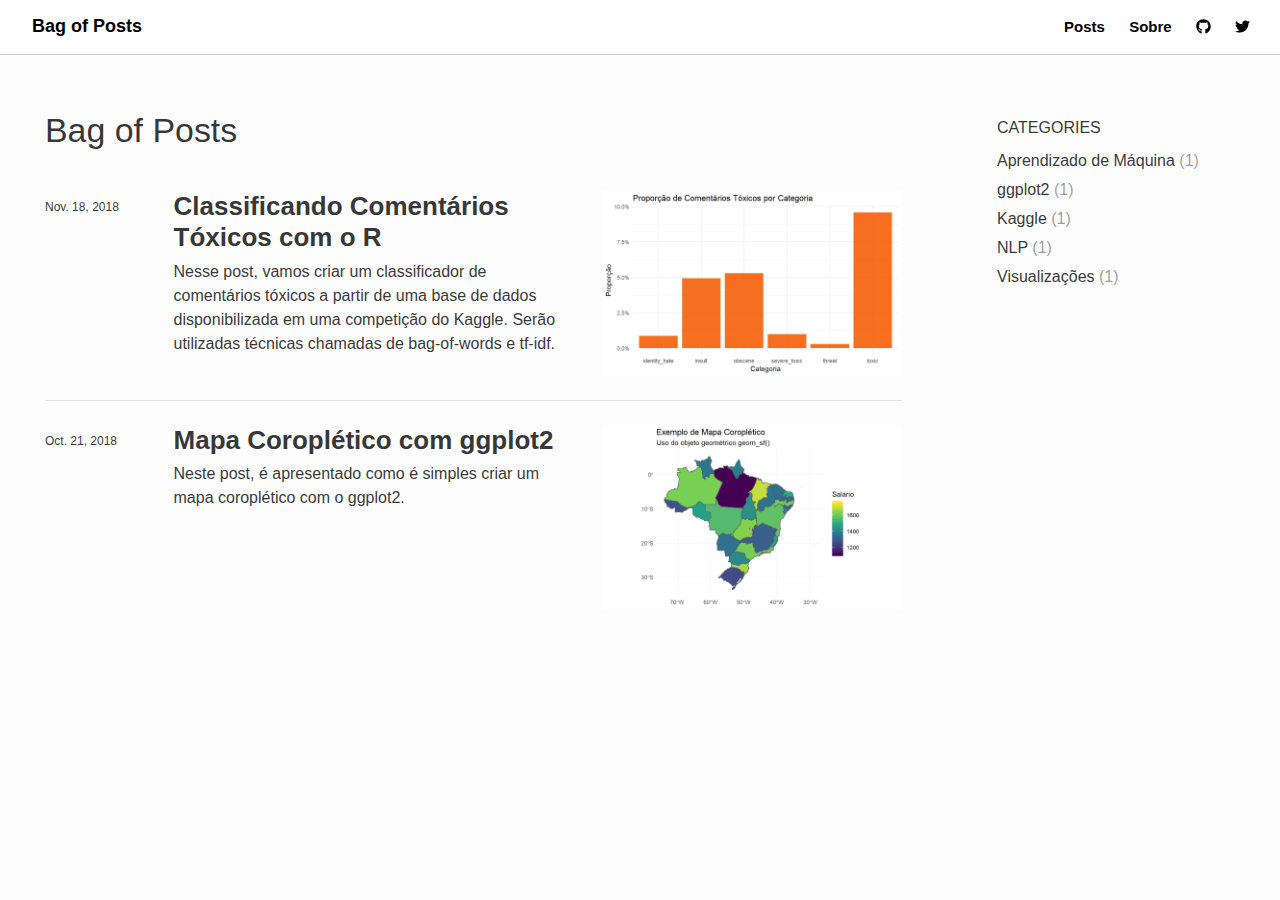
==== commit 59860aa5: "post classificador toxico" ====
--- a/docs/index.html
+++ b/docs/index.html
@@ -7,6 +7,7 @@
   <meta name="viewport" content="width=device-width, initial-scale=1"/>
   <meta http-equiv="X-UA-Compatible" content="IE=Edge,chrome=1"/>
   <meta name="generator" content="radix" />
+  <link rel="alternate" type="application/rss+xml" href="https://paulofelipe.github.io/bag_of_posts/index.xml" />
 
   <style type="text/css">
   /* Hide doc at startup (prevent jankiness while JS renders/transforms) */
@@ -1252,24 +1253,28 @@
   <script src="site_libs/distill-2.2.21/template.v2.js"></script>
   <!--radix_placeholder_site_in_header-->
   <style type="text/css">
+  body{
+    background-color: #fdfdfd;
+  }
   .radix-site-nav {
-    color: rgba(255, 255, 255, 0.8);
-    background-color: #d35400;
-      font-size: 15px;
+    background-color: #ffffff;
+    font-size: 15px;
     font-weight: 300;
+    border-bottom: 1px solid #cdcdcd
   }
   
   .radix-site-nav a {
     color: inherit;
     text-decoration: none;
+    font-weight: bold;
   }
   
   .radix-site-nav a:hover {
-    color: white;
+    color: black;
   }
   
   .radix-site-header {
-    color: #ffffff;
+    color: #000000;
   }
   
   .radix-site-footer {
@@ -1304,14 +1309,17 @@
 <header class="header header--fixed" role="banner">
 <nav class="radix-site-nav radix-site-header">
 <div class="nav-left">
-<a class="logo">
-<img src="images/briefcase.png"/>
-</a>
 <a href="index.html" class="title">Bag of Posts</a>
 </div>
 <div class="nav-right">
 <a href="index.html">Posts</a>
 <a href="about.html">Sobre</a>
+<a href="https://github.com/paulofelipe">
+<i class="fab fa-github"></i>
+</a>
+<a href="https://twitter.com/paulofelipeao">
+<i class="fab fa-twitter"></i>
+</a>
 <a href="javascript:void(0);" class="nav-toggle">&#9776;</a>
 </div>
 </nav>
@@ -1639,11 +1647,26 @@
 
 
 
-<div class="posts-container posts-apply-limit l-page">
+<div class="posts-container posts-with-sidebar posts-apply-limit l-screen-inset">
 <div class="posts-list">
 <h1 class="posts-list-caption">Bag of Posts</h1>
+<a href="posts/2018-10-24-classificando-comentrios-txicos/" class="post-preview">
+<script class="post-metadata" type="text/json">{"categories":["NLP","Kaggle","Aprendizado de Máquina"]}</script>
+<div class="metadata">
+<div class="publishedDate">Nov. 18, 2018</div>
+</div>
+<div class="thumbnail">
+<img data-src="posts/2018-10-24-classificando-comentrios-txicos/classificando-comentrios-txicos_files/figure-html5/unnamed-chunk-5-1.png"/>
+</div>
+<div class="description">
+<h2>Classificando Comentários Tóxicos com o R</h2>
+<p>Nesse post, vamos criar um classificador de comentários tóxicos a partir de uma
+base de dados disponibilizada em uma competição do Kaggle. Serão utilizadas 
+técnicas chamadas de bag-of-words e tf-idf.</p>
+</div>
+</a>
 <a href="posts/2018-10-21-mapa-coropltico-com-ggplot2/" class="post-preview">
-<script class="post-metadata" type="text/json">{"categories":[]}</script>
+<script class="post-metadata" type="text/json">{"categories":["Visualizações","ggplot2"]}</script>
 <div class="metadata">
 <div class="publishedDate">Oct. 21, 2018</div>
 </div>
@@ -1656,6 +1679,33 @@
 </div>
 </a>
 </div>
+<div class="posts-sidebar">
+<div class="sidebar-section categories">
+<h3>Categories</h3>
+<ul>
+<li>
+<a href="#Aprendizado_de_Máquina">Aprendizado de Máquina</a>
+<span class="category-count">(1)</span>
+</li>
+<li>
+<a href="#ggplot2">ggplot2</a>
+<span class="category-count">(1)</span>
+</li>
+<li>
+<a href="#Kaggle">Kaggle</a>
+<span class="category-count">(1)</span>
+</li>
+<li>
+<a href="#NLP">NLP</a>
+<span class="category-count">(1)</span>
+</li>
+<li>
+<a href="#Visualizações">Visualizações</a>
+<span class="category-count">(1)</span>
+</li>
+</ul>
+</div>
+</div>
 <div class="posts-more">
 <a href="#">More articles &raquo;</a>
 </div>
--- a/docs/styles.css
+++ b/docs/styles.css
@@ -1,21 +1,25 @@
+body{
+  background-color: #fdfdfd;
+}
 .radix-site-nav {
-  color: rgba(255, 255, 255, 0.8);
-  background-color: #d35400;
-    font-size: 15px;
+  background-color: #ffffff;
+  font-size: 15px;
   font-weight: 300;
+  border-bottom: 1px solid #cdcdcd
 }
 
 .radix-site-nav a {
   color: inherit;
   text-decoration: none;
+  font-weight: bold;
 }
 
 .radix-site-nav a:hover {
-  color: white;
+  color: black;
 }
 
 .radix-site-header {
-  color: #ffffff;
+  color: #000000;
 }
 
 .radix-site-footer {
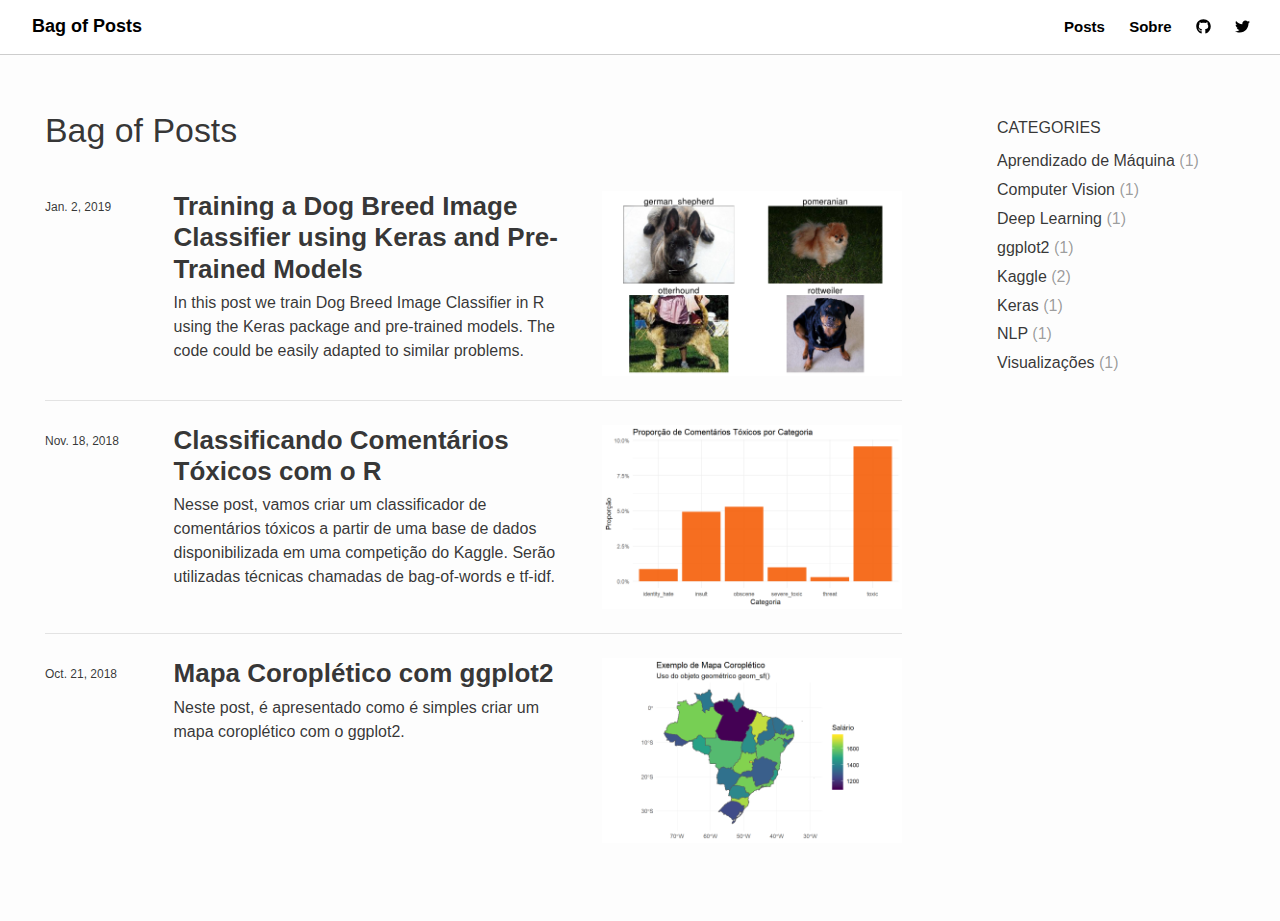
==== commit 2789ee24: "teste" ====
--- a/docs/index.html
+++ b/docs/index.html
@@ -525,6 +525,10 @@
   /* Tweak code blocks (note that this CSS is repeated above in an injection
      into the d-code shadow dom) */
   
+  d-code {
+    overflow-x: auto !important;
+  }
+  
   pre.d-code code.d-code {
     padding-left: 10px;
     font-size: 12px;
@@ -555,6 +559,11 @@
   }
   
   @media(min-width: 768px) {
+  
+  d-code {
+    overflow-x: visible !important;
+  }
+  
   pre.d-code code.d-code  {
       padding-left: 18px;
       font-size: 14px;
@@ -1252,6 +1261,13 @@
   <script src="site_libs/webcomponents-2.0.0/webcomponents.js"></script>
   <script src="site_libs/distill-2.2.21/template.v2.js"></script>
   <!--radix_placeholder_site_in_header-->
+  <script async src="https://www.googletagmanager.com/gtag/js?id=UA-128114372-1"></script>
+  <script>
+  window.dataLayer = window.dataLayer || [];
+  function gtag(){dataLayer.push(arguments);}
+  gtag('js', new Date());
+  gtag('config', 'UA-128114372-1');
+  </script>
   <style type="text/css">
   body{
     background-color: #fdfdfd;
@@ -1360,7 +1376,7 @@
   padding-bottom: 12px;
 }
 .posts-list {
-  margin-top: 24px;
+  margin-top: 60px;
   margin-bottom: 24px;
 }
 
@@ -1494,9 +1510,6 @@
 @media(min-width: 768px) {
   .posts-list .post-preview h2 {
     font-size: 26px;
-  }
-  .posts-list {
-    margin-top: 60px;
   }
   .posts-list .post-preview .thumbnail {
     float: right;
@@ -1650,6 +1663,19 @@
 <div class="posts-container posts-with-sidebar posts-apply-limit l-screen-inset">
 <div class="posts-list">
 <h1 class="posts-list-caption">Bag of Posts</h1>
+<a href="posts/2018-12-21-training-a-dog-breeds-image-classifier-using-keras-in-pre-trained-models/" class="post-preview">
+<script class="post-metadata" type="text/json">{"categories":["Deep Learning","Kaggle","Keras","Computer Vision"]}</script>
+<div class="metadata">
+<div class="publishedDate">Jan. 2, 2019</div>
+</div>
+<div class="thumbnail">
+<img data-src="posts/2018-12-21-training-a-dog-breeds-image-classifier-using-keras-in-pre-trained-models/training-a-dog-breeds-image-classifier-using-keras-in-pre-trained-models_files/figure-html5/unnamed-chunk-6-1.png"/>
+</div>
+<div class="description">
+<h2>Training a Dog Breed Image Classifier using Keras and Pre-Trained Models</h2>
+<p>In this post we train Dog Breed Image Classifier in R using the Keras package and pre-trained models. The code could be easily adapted to similar problems.</p>
+</div>
+</a>
 <a href="posts/2018-10-24-classificando-comentrios-txicos/" class="post-preview">
 <script class="post-metadata" type="text/json">{"categories":["NLP","Kaggle","Aprendizado de Máquina"]}</script>
 <div class="metadata">
@@ -1688,11 +1714,23 @@
 <span class="category-count">(1)</span>
 </li>
 <li>
+<a href="#Computer_Vision">Computer Vision</a>
+<span class="category-count">(1)</span>
+</li>
+<li>
+<a href="#Deep_Learning">Deep Learning</a>
+<span class="category-count">(1)</span>
+</li>
+<li>
 <a href="#ggplot2">ggplot2</a>
 <span class="category-count">(1)</span>
 </li>
 <li>
 <a href="#Kaggle">Kaggle</a>
+<span class="category-count">(2)</span>
+</li>
+<li>
+<a href="#Keras">Keras</a>
 <span class="category-count">(1)</span>
 </li>
 <li>
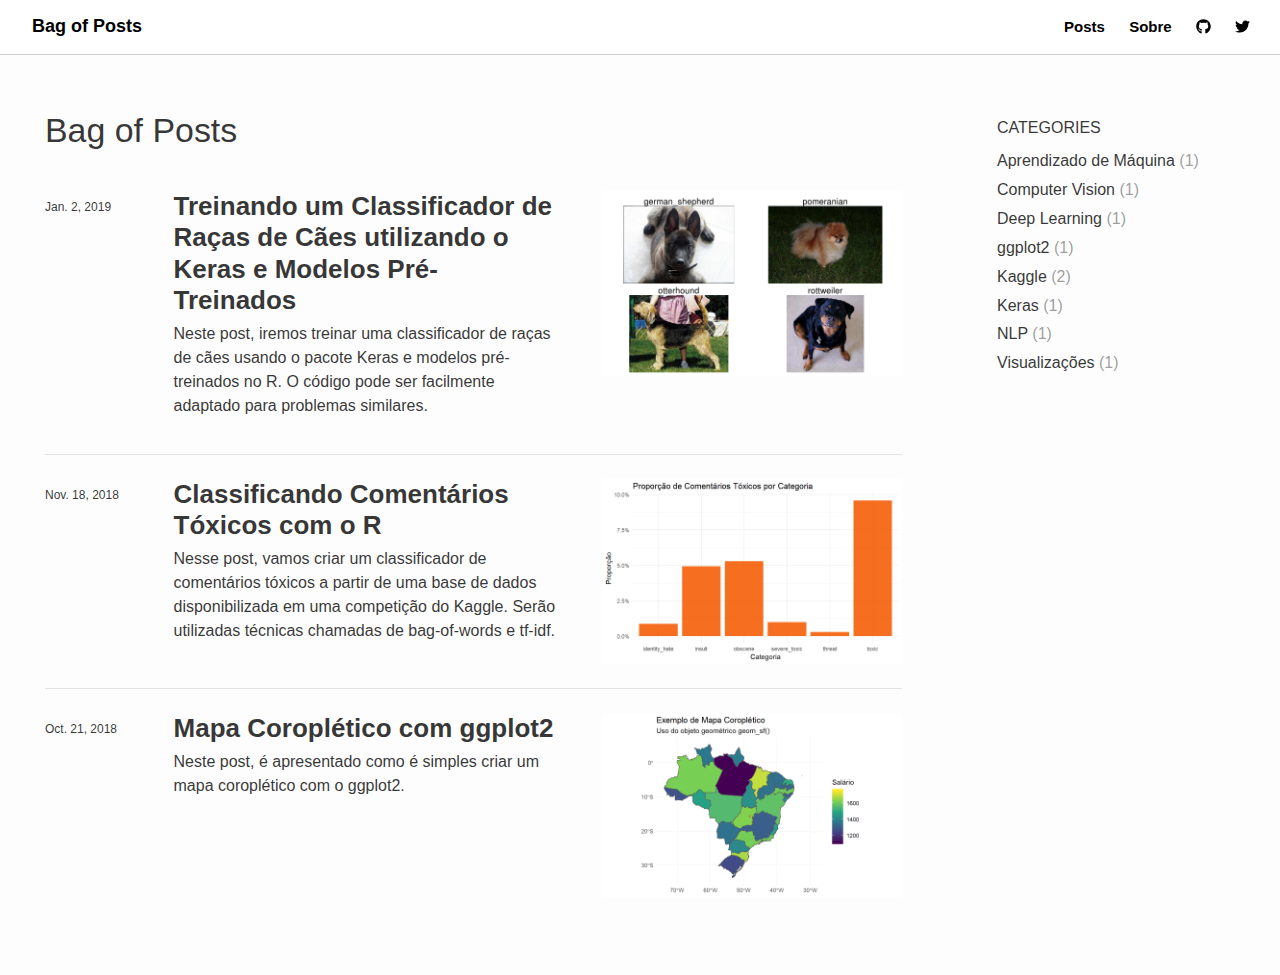
==== commit b20ba93f: "post processado" ====
--- a/docs/index.html
+++ b/docs/index.html
@@ -1672,8 +1672,8 @@
 <img data-src="posts/2018-12-21-training-a-dog-breeds-image-classifier-using-keras-in-pre-trained-models/training-a-dog-breeds-image-classifier-using-keras-in-pre-trained-models_files/figure-html5/unnamed-chunk-6-1.png"/>
 </div>
 <div class="description">
-<h2>Training a Dog Breed Image Classifier using Keras and Pre-Trained Models</h2>
-<p>In this post we train Dog Breed Image Classifier in R using the Keras package and pre-trained models. The code could be easily adapted to similar problems.</p>
+<h2>Treinando um Classificador de Raças de Cães utilizando o Keras e Modelos Pré-Treinados</h2>
+<p>Neste post, iremos treinar uma classificador de raças de cães usando o pacote Keras e modelos pré-treinados no R. O código pode ser facilmente adaptado para problemas similares.</p>
 </div>
 </a>
 <a href="posts/2018-10-24-classificando-comentrios-txicos/" class="post-preview">
